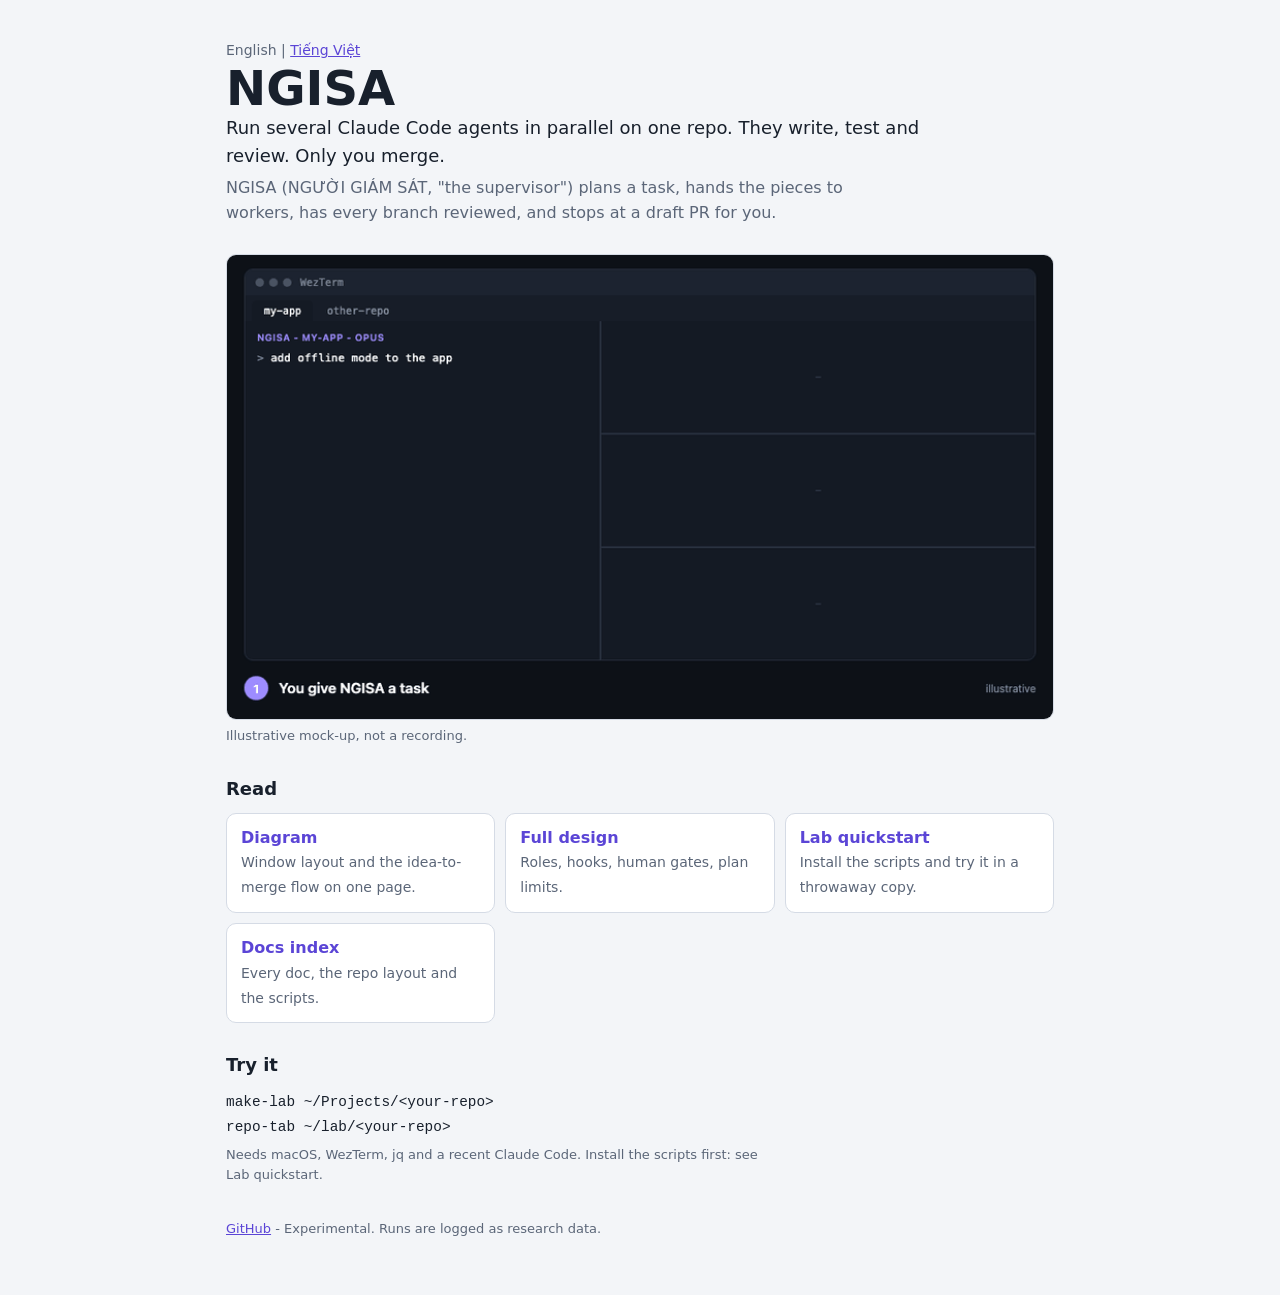
==== docs/index.html @ 091ce6b5 "docs: add GitHub Pages index in English and Vietnamese The Pages root had no index.html and returned" ====
<!doctype html>
<html lang="en">
<head>
<meta charset="utf-8">
<meta name="viewport" content="width=device-width,initial-scale=1">
<title>NGISA</title>
<meta name="description" content="Run several Claude Code agents in parallel on one repo. They write, test and review. Only you merge.">
<style>
:root{--bg:#f3f5f8;--surface:#fff;--fg:#18202c;--muted:#5b6678;--line:#d5dbe5;--gate:#5b45d6}
@media (prefers-color-scheme:dark){:root{--bg:#10141b;--surface:#19202b;--fg:#e6ebf2;--muted:#9aa5b6;--line:#2a3140;--gate:#9d8cff}}
*{box-sizing:border-box}
body{margin:0;background:var(--bg);color:var(--fg);font:16px/1.55 -apple-system,BlinkMacSystemFont,"Segoe UI",system-ui,sans-serif}
main{max-width:860px;margin:0 auto;padding:40px 16px 56px;display:flex;flex-direction:column;gap:28px}
h1{margin:0;font-size:clamp(32px,6vw,48px);line-height:1.1}
h2{margin:0 0 10px;font-size:18px}
p{margin:0;max-width:65ch}
.lang{font-size:14px;color:var(--muted)}
a{color:var(--gate)}
.lead{font-size:18px}
.sub{color:var(--muted);margin-top:6px}
img{width:100%;height:auto;border:1px solid var(--line);border-radius:10px;display:block}
.note{font-size:13px;color:var(--muted);margin-top:6px}
.cards{display:grid;grid-template-columns:repeat(auto-fit,minmax(250px,1fr));gap:10px}
.cards a{display:block;background:var(--surface);border:1px solid var(--line);border-radius:10px;padding:12px 14px;text-decoration:none;color:var(--fg)}
.cards b{display:block;color:var(--gate)}
.cards span{font-size:14px;color:var(--muted)}
code{font:.9em Menlo,ui-monospace,monospace}
</style>
</head>
<body>
<main>
<header>
<div class="lang">English | <a href="index.vi.html">Tiếng Việt</a></div>
<h1>NGISA</h1>
<p class="lead">Run several Claude Code agents in parallel on one repo. They write, test and review. Only you merge.</p>
<p class="sub">NGISA (NGƯỜI GIÁM SÁT, "the supervisor") plans a task, hands the pieces to workers, has every branch reviewed, and stops at a draft PR for you.</p>
</header>
<section>
<img src="assets/ngisa-demo.gif" alt="NGISA plans a task, two workers build it in their own worktrees, a reviewer approves, you merge">
<p class="note">Illustrative mock-up, not a recording.</p>
</section>
<section>
<h2>Read</h2>
<div class="cards">
<a href="diagrams/ngisa-and-agent-wall.html"><b>Diagram</b><span>Window layout and the idea-to-merge flow on one page.</span></a>
<a href="https://github.com/Khoa2001/ngisa/blob/main/docs/orchestration/one-terminal-orchestrator.md"><b>Full design</b><span>Roles, hooks, human gates, plan limits.</span></a>
<a href="https://github.com/Khoa2001/ngisa/blob/main/docs/orchestration/lab-quickstart.md"><b>Lab quickstart</b><span>Install the scripts and try it in a throwaway copy.</span></a>
<a href="https://github.com/Khoa2001/ngisa/blob/main/docs/README.md"><b>Docs index</b><span>Every doc, the repo layout and the scripts.</span></a>
</div>
</section>
<section>
<h2>Try it</h2>
<p><code>make-lab ~/Projects/&lt;your-repo&gt;</code><br><code>repo-tab ~/lab/&lt;your-repo&gt;</code></p>
<p class="note">Needs macOS, WezTerm, jq and a recent Claude Code. Install the scripts first: see Lab quickstart.</p>
</section>
<p class="note"><a href="https://github.com/Khoa2001/ngisa">GitHub</a> - Experimental. Runs are logged as research data.</p>
</main>
</body>
</html>
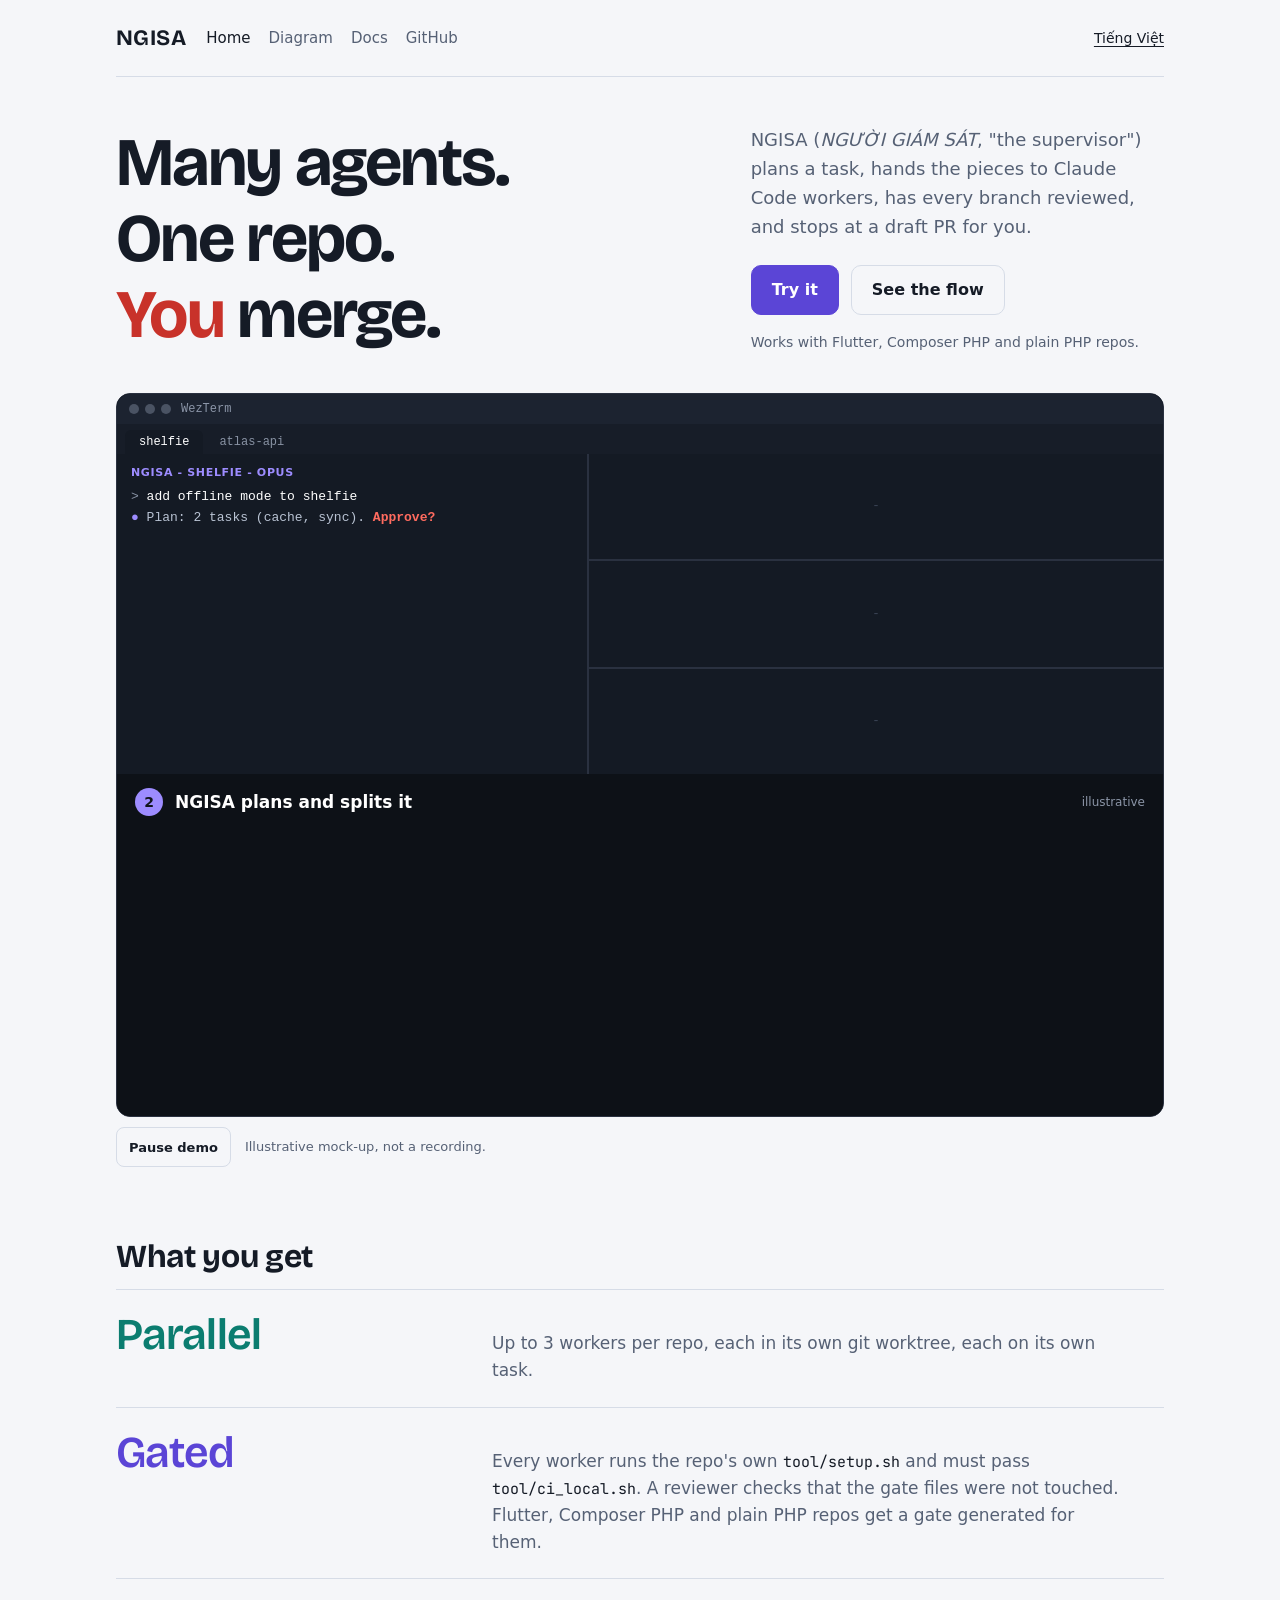
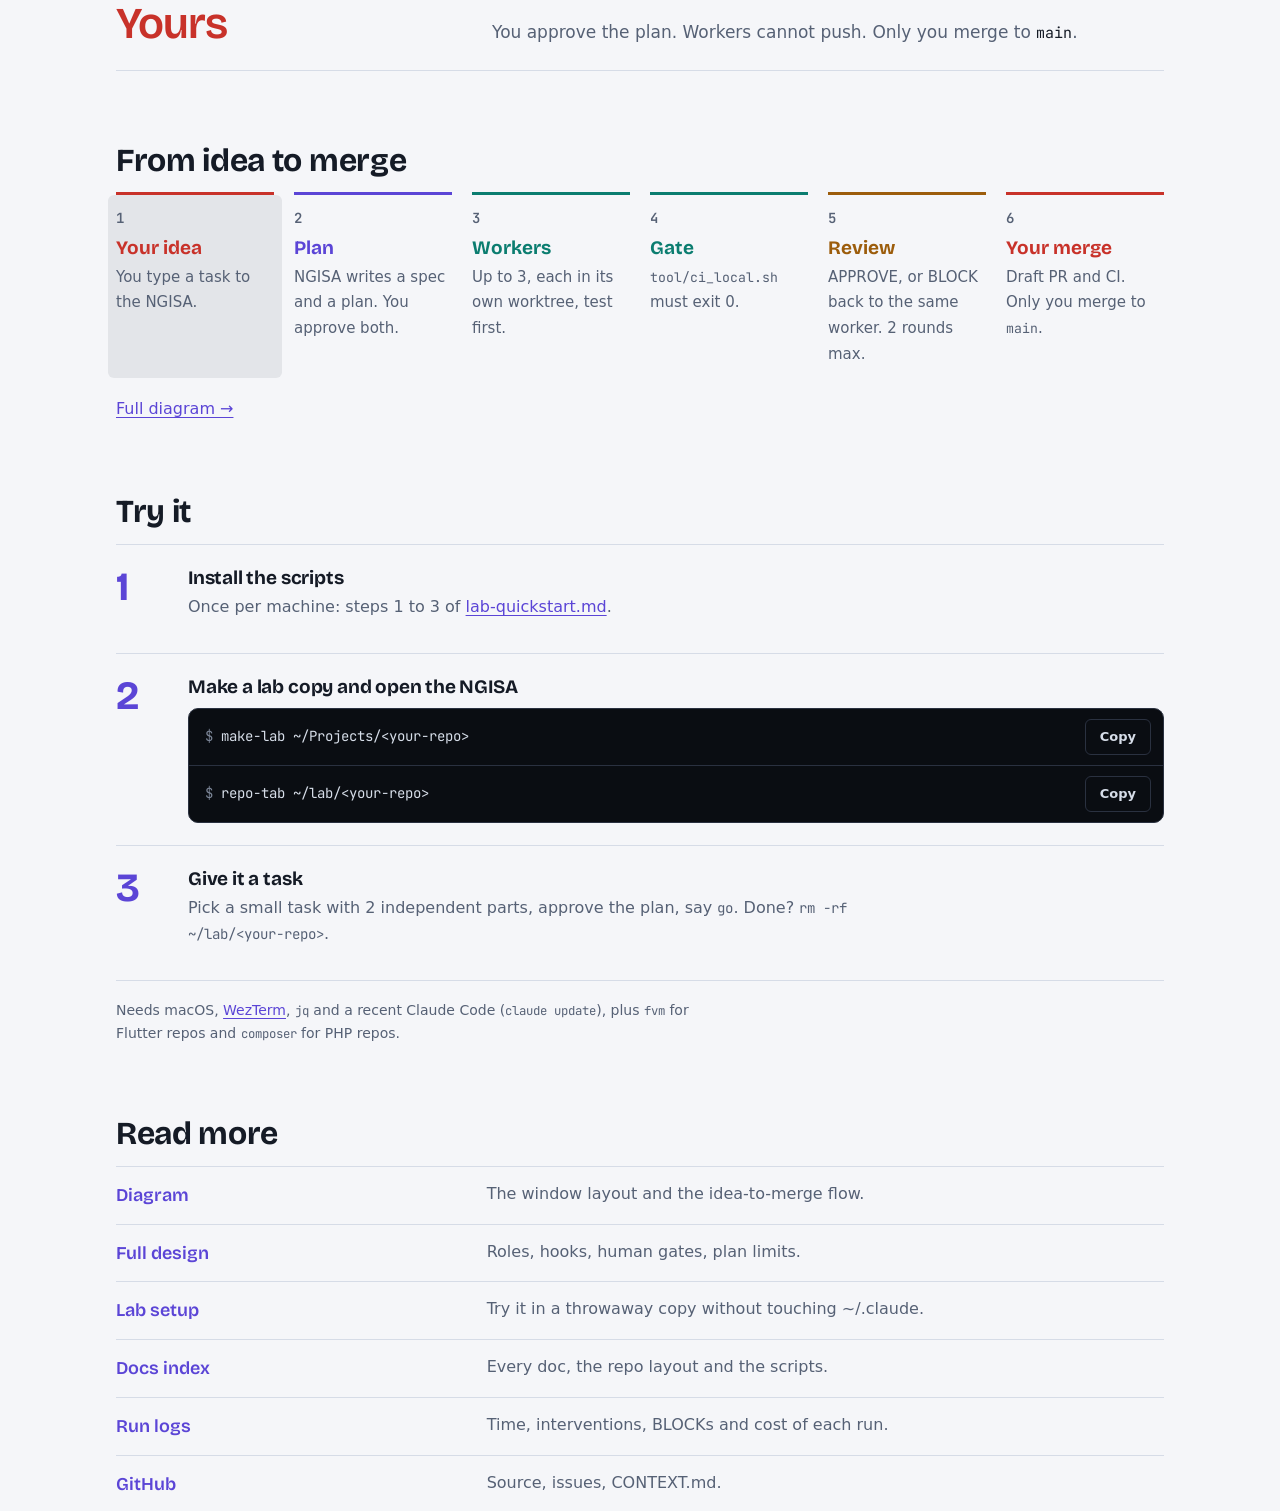
==== commit 97007d7e: "feat(docs): redesign Pages index and diagram pages Product-landing index with a live demo, ruled lis" ====
--- a/docs/index.html
+++ b/docs/index.html
@@ -3,57 +3,144 @@
 <head>
 <meta charset="utf-8">
 <meta name="viewport" content="width=device-width,initial-scale=1">
-<title>NGISA</title>
+<title>NGISA - parallel Claude Code agents</title>
 <meta name="description" content="Run several Claude Code agents in parallel on one repo. They write, test and review. Only you merge.">
+<link rel="preconnect" href="https://fonts.googleapis.com"><link rel="preconnect" href="https://fonts.gstatic.com" crossorigin><link rel="stylesheet" href="https://fonts.googleapis.com/css2?family=Bricolage+Grotesque:opsz,wght@12..96,600;12..96,700&family=JetBrains+Mono:wght@400;600&display=swap">
+<link rel="canonical" href="https://khoa2001.github.io/ngisa/index.html"><link rel="alternate" hreflang="en" href="https://khoa2001.github.io/ngisa/index.html"><link rel="alternate" hreflang="vi" href="https://khoa2001.github.io/ngisa/index.vi.html"><link rel="alternate" hreflang="x-default" href="https://khoa2001.github.io/ngisa/index.html">
+<link rel="stylesheet" href="assets/site.css">
+<noscript><style>.demo iframe,#demo-toggle{display:none}</style></noscript>
 <style>
-:root{--bg:#f3f5f8;--surface:#fff;--fg:#18202c;--muted:#5b6678;--line:#d5dbe5;--gate:#5b45d6}
-@media (prefers-color-scheme:dark){:root{--bg:#10141b;--surface:#19202b;--fg:#e6ebf2;--muted:#9aa5b6;--line:#2a3140;--gate:#9d8cff}}
-*{box-sizing:border-box}
-body{margin:0;background:var(--bg);color:var(--fg);font:16px/1.55 -apple-system,BlinkMacSystemFont,"Segoe UI",system-ui,sans-serif}
-main{max-width:860px;margin:0 auto;padding:40px 16px 56px;display:flex;flex-direction:column;gap:28px}
-h1{margin:0;font-size:clamp(32px,6vw,48px);line-height:1.1}
-h2{margin:0 0 10px;font-size:18px}
-p{margin:0;max-width:65ch}
-.lang{font-size:14px;color:var(--muted)}
-a{color:var(--gate)}
-.lead{font-size:18px}
-.sub{color:var(--muted);margin-top:6px}
-img{width:100%;height:auto;border:1px solid var(--line);border-radius:10px;display:block}
-.note{font-size:13px;color:var(--muted);margin-top:6px}
-.cards{display:grid;grid-template-columns:repeat(auto-fit,minmax(250px,1fr));gap:10px}
-.cards a{display:block;background:var(--surface);border:1px solid var(--line);border-radius:10px;padding:12px 14px;text-decoration:none;color:var(--fg)}
-.cards b{display:block;color:var(--gate)}
-.cards span{font-size:14px;color:var(--muted)}
-code{font:.9em Menlo,ui-monospace,monospace}
+.hero{display:grid;gap:40px}
+.hero-text{display:grid;gap:20px 56px;align-items:end}
+@media (min-width:960px){.hero-text{grid-template-columns:minmax(0,7fr) minmax(0,5fr)}}
+.hero h1{font-size:clamp(40px,5.4vw,68px);letter-spacing:-.025em}
+.hero h1 span{display:inline-block}
+.hero h1 .hy{color:var(--human)}
+.hero .sub{font-size:18px;color:var(--muted);max-width:46ch}
+.cta{display:flex;gap:12px;flex-wrap:wrap;margin-top:24px}
+.hero .stacks{margin-top:16px;font-size:14px;color:var(--muted)}
+.demo-wrap{min-width:0}
+.demo{border-radius:14px;overflow:hidden;border:1px solid var(--termline);background:#0d1117;color:#d6dde8}
+.demo iframe{display:block;width:100%;height:440px;border:0}
+@media (max-width:640px){.demo iframe{height:680px}}
+.demo img{display:block;width:100%;height:auto}
+.demo-ctl{display:flex;flex-wrap:wrap;align-items:center;gap:8px 14px;margin-top:10px;font-size:13px;color:var(--muted)}
+.demo-ctl button{min-height:40px;white-space:nowrap;font:600 13px var(--body);color:var(--fg);background:transparent;border:1px solid var(--line);border-radius:8px;padding:5px 12px;cursor:pointer}
+.demo-ctl button:hover{border-color:var(--muted)}
+.promises{list-style:none;margin:0;padding:0}
+.promises li{display:grid;grid-template-columns:minmax(0,1fr) minmax(0,2fr);gap:8px 40px;align-items:baseline;padding:22px 0;border-top:1px solid var(--line)}
+.promises li:last-child{border-bottom:1px solid var(--line)}
+.promises b{font:600 clamp(28px,4vw,44px)/1.05 var(--display);letter-spacing:-.02em}
+.promises .w1{color:var(--agent)}.promises .w2{color:var(--gate)}.promises .w3{color:var(--human)}
+.promises span{color:var(--muted);font-size:17px;max-width:58ch}
+.promises code{color:var(--fg)}
+@media (max-width:640px){.promises li{grid-template-columns:minmax(0,1fr)}}
+.flow{list-style:none;margin:0 0 18px;padding:0;display:grid;gap:0;counter-reset:f}
+.flow li{counter-increment:f;display:grid;grid-template-columns:34px 1fr;gap:0 10px;padding:12px 0;position:relative;isolation:isolate;border-top:1px solid var(--line)}
+.flow li::before{content:counter(f);font:600 14px var(--mono);color:var(--muted);padding-top:2px}
+.flow div{min-width:0}
+.flow li::after{content:"";position:absolute;inset:0 -8px;z-index:-1;border-radius:6px;background:color-mix(in srgb,var(--fg) 8%,transparent);opacity:0;transition:opacity .3s}
+.flow li.on::after{opacity:1}
+.flow b{display:block;font-family:var(--display);font-size:19px}
+.flow span{color:var(--muted);font-size:15px}
+.flow li[data-o=gate] b{color:var(--gate)}.flow li[data-o=agent] b{color:var(--agent)}
+.flow li[data-o=review] b{color:var(--review)}.flow li[data-o=human] b{color:var(--human)}
+@media (min-width:900px){
+ .flow{grid-template-columns:repeat(6,minmax(0,1fr));gap:0 20px;border-top:0}
+ .flow li{display:block;border-top:3px solid var(--line);padding-top:14px;position:relative}
+ .flow li[data-o=gate]{border-top-color:var(--gate)}.flow li[data-o=agent]{border-top-color:var(--agent)}
+ .flow li[data-o=review]{border-top-color:var(--review)}.flow li[data-o=human]{border-top-color:var(--human)}
+ .flow li::before{display:block;margin-bottom:6px;padding:0}
+}
+.steps{list-style:none;margin:0;padding:0;counter-reset:s}
+.steps>li{counter-increment:s;display:grid;grid-template-columns:minmax(40px,64px) minmax(0,1fr);gap:0 8px;padding:22px 0;border-top:1px solid var(--line)}
+.steps>li:last-child{border-bottom:1px solid var(--line)}
+.steps>li::before{content:counter(s);font:700 40px/1 var(--display);color:var(--gate)}
+.steps h3{margin-bottom:6px}
+.steps p{color:var(--muted);margin-bottom:12px}.steps .term{margin-top:10px}
+.prereq{margin-top:18px;font-size:14px;color:var(--muted)}
+.more{list-style:none;margin:0;padding:0}
+.more li{display:grid;grid-template-columns:minmax(0,1fr) minmax(0,2fr);gap:4px 32px;padding:14px 0;border-top:1px solid var(--line)}
+.more li:last-child{border-bottom:1px solid var(--line)}
+.more a{font-size:18px;text-decoration:none}.more a:hover b{text-decoration:underline}
+.more b{font-family:var(--display);font-weight:600}
+.more span{color:var(--muted)}
+@media (max-width:640px){.more li{grid-template-columns:minmax(0,1fr)}}
+details{border-top:1px solid var(--line);border-bottom:1px solid var(--line);padding:14px 0}
+summary{cursor:pointer;font:600 18px var(--display)}
+details ul{margin:12px 0 0;padding-left:20px;color:var(--muted);max-width:70ch}details li{margin-bottom:8px}
 </style>
 </head>
 <body>
-<main>
-<header>
-<div class="lang">English | <a href="index.vi.html">Tiếng Việt</a></div>
-<h1>NGISA</h1>
-<p class="lead">Run several Claude Code agents in parallel on one repo. They write, test and review. Only you merge.</p>
-<p class="sub">NGISA (NGƯỜI GIÁM SÁT, "the supervisor") plans a task, hands the pieces to workers, has every branch reviewed, and stops at a draft PR for you.</p>
-</header>
-<section>
-<img src="assets/ngisa-demo.gif" alt="NGISA plans a task, two workers build it in their own worktrees, a reviewer approves, you merge">
-<p class="note">Illustrative mock-up, not a recording.</p>
-</section>
-<section>
-<h2>Read</h2>
-<div class="cards">
-<a href="diagrams/ngisa-and-agent-wall.html"><b>Diagram</b><span>Window layout and the idea-to-merge flow on one page.</span></a>
-<a href="https://github.com/Khoa2001/ngisa/blob/main/docs/orchestration/one-terminal-orchestrator.md"><b>Full design</b><span>Roles, hooks, human gates, plan limits.</span></a>
-<a href="https://github.com/Khoa2001/ngisa/blob/main/docs/orchestration/lab-quickstart.md"><b>Lab quickstart</b><span>Install the scripts and try it in a throwaway copy.</span></a>
-<a href="https://github.com/Khoa2001/ngisa/blob/main/docs/README.md"><b>Docs index</b><span>Every doc, the repo layout and the scripts.</span></a>
+<a class="skip" href="#main">Skip to content</a>
+<div class="wrap"><header class="top">
+<a class="brand" href="index.html">NGISA</a>
+<nav aria-label="Main"><a href="index.html" aria-current="page">Home</a><a href="diagrams/ngisa-and-agent-wall.html">Diagram</a><a href="https://github.com/Khoa2001/ngisa/blob/main/docs/README.md">Docs</a><a href="https://github.com/Khoa2001/ngisa">GitHub</a></nav>
+<div class="lang"><a href="index.vi.html" hreflang="vi">Tiếng Việt</a></div>
+</header></div>
+<div class="wrap"><main id="main">
+
+<section class="hero" aria-labelledby="h1">
+<div class="hero-text">
+<h1 id="h1"><span>Many agents.</span> <span>One repo.</span> <span><b class="hy">You</b> merge.</span></h1>
+<div>
+<p class="sub">NGISA (<i>NGƯỜI GIÁM SÁT</i>, "the supervisor") plans a task, hands the pieces to Claude Code workers, has every branch reviewed, and stops at a draft PR for you.</p>
+<div class="cta"><a class="btn primary" href="#try">Try it</a><a class="btn" href="diagrams/ngisa-and-agent-wall.html">See the flow</a></div>
+<p class="stacks">Works with Flutter, Composer PHP and plain PHP repos.</p>
+</div>
+</div>
+<div class="demo-wrap">
+<div class="demo" id="demo"><iframe id="demo-frame" src="diagrams/ngisa-demo.html?embed=1&amp;lang=en" title="NGISA demo: a task is planned, built by two workers, reviewed and left for you to merge" loading="eager" tabindex="-1"></iframe><noscript><img src="assets/ngisa-demo.gif" alt="NGISA demo: a task is planned, built by two workers, reviewed and left for you to merge"></noscript></div>
+<div class="demo-ctl"><button type="button" id="demo-toggle" data-pause="Pause demo" data-play="Play demo">Pause demo</button><span>Illustrative mock-up, not a recording.</span></div>
 </div>
 </section>
-<section>
-<h2>Try it</h2>
-<p><code>make-lab ~/Projects/&lt;your-repo&gt;</code><br><code>repo-tab ~/lab/&lt;your-repo&gt;</code></p>
-<p class="note">Needs macOS, WezTerm, jq and a recent Claude Code. Install the scripts first: see Lab quickstart.</p>
-</section>
-<p class="note"><a href="https://github.com/Khoa2001/ngisa">GitHub</a> - Experimental. Runs are logged as research data.</p>
-</main>
+
+<section aria-labelledby="get"><h2 id="get">What you get</h2>
+<ul class="promises"><li><b class="w1">Parallel</b><span>Up to 3 workers per repo, each in its own git worktree, each on its own task.</span></li><li><b class="w2">Gated</b><span>Every worker runs the repo's own <code>tool/setup.sh</code> and must pass <code>tool/ci_local.sh</code>. A reviewer checks that the gate files were not touched. Flutter, Composer PHP and plain PHP repos get a gate generated for them.</span></li><li><b class="w3">Yours</b><span>You approve the plan. Workers cannot push. Only you merge to <code>main</code>.</span></li></ul></section>
+
+<section aria-labelledby="flow"><h2 id="flow">From idea to merge</h2>
+<ol class="flow"><li data-o="human"><div><b>Your idea</b><span>You type a task to the NGISA.</span></div></li><li data-o="gate"><div><b>Plan</b><span>NGISA writes a spec and a plan. You approve both.</span></div></li><li data-o="agent"><div><b>Workers</b><span>Up to 3, each in its own worktree, test first.</span></div></li><li data-o="agent"><div><b>Gate</b><span><code>tool/ci_local.sh</code> must exit 0.</span></div></li><li data-o="review"><div><b>Review</b><span>APPROVE, or BLOCK back to the same worker. 2 rounds max.</span></div></li><li data-o="human"><div><b>Your merge</b><span>Draft PR and CI. Only you merge to <code>main</code>.</span></div></li></ol>
+<a href="diagrams/ngisa-and-agent-wall.html">Full diagram &rarr;</a></section>
+
+<section id="try" aria-labelledby="tryh"><h2 id="tryh">Try it</h2>
+<span class="sr" id="copy-status" role="status" aria-live="polite"></span>
+<ol class="steps">
+<li><div><h3>Install the scripts</h3><p>Once per machine: steps 1 to 3 of <a href="https://github.com/Khoa2001/ngisa/blob/main/docs/orchestration/lab-quickstart.md">lab-quickstart.md</a>.</p></div></li>
+<li><div><h3>Make a lab copy and open the NGISA</h3><div class="term"><div class="row"><code>make-lab ~/Projects/&lt;your-repo&gt;</code><button class="copy" type="button" data-copy="make-lab ~/Projects/&lt;your-repo&gt;" data-done="Copied" data-manual="Copy failed. The command is selected: press Ctrl+C." aria-label="Copy: make-lab">Copy</button></div><div class="row"><code>repo-tab ~/lab/&lt;your-repo&gt;</code><button class="copy" type="button" data-copy="repo-tab ~/lab/&lt;your-repo&gt;" data-done="Copied" data-manual="Copy failed. The command is selected: press Ctrl+C." aria-label="Copy: repo-tab">Copy</button></div></div></div></li>
+<li><div><h3>Give it a task</h3><p>Pick a small task with 2 independent parts, approve the plan, say <code>go</code>. Done? <code>rm -rf ~/lab/&lt;your-repo&gt;</code>.</p></div></li>
+</ol>
+<p class="prereq">Needs macOS, <a href="https://wezterm.org">WezTerm</a>, <code>jq</code> and a recent Claude Code (<code>claude update</code>), plus <code>fvm</code> for Flutter repos and <code>composer</code> for PHP repos.</p></section>
+
+<section aria-labelledby="more"><h2 id="more">Read more</h2>
+<ul class="more"><li><a href="diagrams/ngisa-and-agent-wall.html"><b>Diagram</b></a><span>The window layout and the idea-to-merge flow.</span></li><li><a href="https://github.com/Khoa2001/ngisa/blob/main/docs/orchestration/one-terminal-orchestrator.md"><b>Full design</b></a><span>Roles, hooks, human gates, plan limits.</span></li><li><a href="https://github.com/Khoa2001/ngisa/blob/main/docs/orchestration/lab-setup.md"><b>Lab setup</b></a><span>Try it in a throwaway copy without touching ~/.claude.</span></li><li><a href="https://github.com/Khoa2001/ngisa/blob/main/docs/README.md"><b>Docs index</b></a><span>Every doc, the repo layout and the scripts.</span></li><li><a href="https://github.com/Khoa2001/ngisa/blob/main/docs/runs/"><b>Run logs</b></a><span>Time, interventions, BLOCKs and cost of each run.</span></li><li><a href="https://github.com/Khoa2001/ngisa"><b>GitHub</b></a><span>Source, issues, CONTEXT.md.</span></li></ul></section>
+
+<details><summary>Safety</summary><ul><li>The lab clone's push URL is <code>DISABLED</code>, and <code>git push</code>, <code>pub publish</code>, <code>fastlane</code> and <code>firebase deploy</code> are denied. The one way out is <code>agent-pr</code>, which refuses <code>main</code>, <code>master</code>, the base branch, <code>worktree-*</code> names and dirty trees, and which Claude asks you to approve on every call.</li><li>Nothing here touches <code>~/.claude</code> or your real repo.</li><li>Do not run the NGISA or workers in bypass-permissions mode: agent reports to the NGISA then get held for approval. Use auto mode.</li><li>Max 3 agents per tab. All agents share one usage quota.</li></ul></details>
+
+</main></div>
+<div class="wrap"><footer class="foot"><p>Experimental. Every run is logged under <code>docs/runs/</code> as research data.</p><p><a href="https://github.com/Khoa2001/ngisa">GitHub</a></p></footer></div>
+<script>
+document.querySelectorAll("[data-copy]").forEach(function(b){
+  var label=b.textContent;
+  b.addEventListener("click",function(){
+    var t=b.getAttribute("data-copy");
+    var st=document.getElementById("copy-status");
+    function done(){b.textContent=b.getAttribute("data-done");if(st)st.textContent=b.getAttribute("data-done");setTimeout(function(){b.textContent=label;if(st)st.textContent=""},1600)}
+    function fallback(){var a=document.createElement("textarea");a.value=t;a.setAttribute("readonly","");a.style.position="fixed";a.style.opacity="0";document.body.appendChild(a);a.select();var ok=false;try{ok=document.execCommand("copy")}catch(e){}a.remove();if(ok){done()}else{var c=b.parentNode.querySelector("code"),r=document.createRange();r.selectNodeContents(c);var g=window.getSelection();g.removeAllRanges();g.addRange(r);b.textContent="Ctrl+C";if(st)st.textContent=b.getAttribute("data-manual");setTimeout(function(){b.textContent=label;if(st)st.textContent=""},4000)}}
+    if(navigator.clipboard&&navigator.clipboard.writeText){navigator.clipboard.writeText(t).then(done,fallback)}else{fallback()}
+  });
+});
+var f=document.getElementById("demo-frame"),box=document.getElementById("demo"),btn=document.getElementById("demo-toggle");
+if(f&&box){
+  var flow=document.querySelectorAll(".flow li"),MAP=[0,1,1,2,3,4,4,4,5];
+  function mark(step){flow.forEach(function(li,i){li.classList.toggle("on",playing&&MAP[step]===i)})}
+  addEventListener("message",function(e){var m=e.data;if(!m||e.source!==f.contentWindow)return;
+    if(m.type==="ngisa-demo-size"){f.style.height=Math.ceil(m.h)+"px"}
+    else if(m.type==="ngisa-demo-step"){mark(m.step)}});
+  var playing=!matchMedia("(prefers-reduced-motion: reduce)").matches;
+  function label(){btn.textContent=playing?btn.getAttribute("data-pause"):btn.getAttribute("data-play");}
+  label();
+  btn.addEventListener("click",function(){playing=!playing;if(!playing){mark(-1)};f.contentWindow.postMessage({type:"ngisa-demo",action:playing?"play":"pause"},"*");label()});
+}
+</script>
 </body>
 </html>
--- a/docs/assets/site.css
+++ b/docs/assets/site.css
@@ -0,0 +1,126 @@
+/* Shared look for the NGISA pages on GitHub Pages: index and the diagram pages.
+   Dark is the base (it comes from the terminal the product lives in); light follows the system. */
+:root{
+  color-scheme:dark;
+  --bg:#0b0f16; --surface:#121926; --lane:#0f1520; --line:#243044; --fg:#e8edf5; --muted:#98a4b8;
+  --gate:#a595ff; --agent:#3cc4b2; --review:#e7a447; --human:#ff6b5f; --ok:#4cc68a; --warn:#e7b93e;
+  --on-gate:#0b0f16; --term:#0a0d12; --termfg:#d6dde8; --termline:#2a3140;
+  --display:"Bricolage Grotesque","Segoe UI",system-ui,sans-serif;
+  --body:-apple-system,BlinkMacSystemFont,"Segoe UI",Roboto,system-ui,sans-serif;
+  --mono:"JetBrains Mono",ui-monospace,Menlo,Consolas,monospace;
+}
+@media (prefers-color-scheme:light){:root{
+  color-scheme:light;
+  --bg:#f5f6f9; --surface:#ffffff; --lane:#eceff5; --line:#d6dce7; --fg:#151b26; --muted:#566175;
+  --gate:#5b45d6; --agent:#0b7d70; --review:#9c5d0c; --human:#c8322a; --ok:#1f7f50; --warn:#8a6508;
+  --on-gate:#ffffff;
+}}
+*{box-sizing:border-box}
+html{scrollbar-color:var(--line) var(--bg);scroll-behavior:smooth}
+@media (prefers-reduced-motion:reduce){html{scroll-behavior:auto}}
+::-webkit-scrollbar{width:12px;height:12px}
+::-webkit-scrollbar-track{background:var(--bg)}
+::-webkit-scrollbar-thumb{background:var(--line);border-radius:8px;border:3px solid var(--bg)}
+::selection{background:color-mix(in srgb,var(--gate) 45%,transparent);color:var(--fg)}
+body{margin:0;background:var(--bg);color:var(--fg);font:16px/1.6 var(--body);-webkit-font-smoothing:antialiased;font-variant-numeric:tabular-nums}
+a{color:var(--gate);text-underline-offset:.2em;text-decoration-thickness:1px}
+a:hover{text-decoration-thickness:2px}
+:focus-visible{outline:2px solid var(--gate);outline-offset:3px;border-radius:4px}
+code,.mono{font-family:var(--mono);font-size:.88em}
+h1,h2,h3{font-family:var(--display);margin:0;line-height:1.12;text-wrap:balance;letter-spacing:-.01em}
+h2{font-size:clamp(24px,3.4vw,32px);margin-bottom:14px}
+h3{font-size:19px}
+p{margin:0;max-width:65ch}
+.skip{position:absolute;left:-999px;top:8px;background:var(--gate);color:var(--on-gate);padding:8px 14px;border-radius:8px;z-index:10}
+.skip:focus{left:16px}
+
+/* Header and footer */
+.wrap{max-width:1080px;margin:0 auto;padding:0 max(16px,env(safe-area-inset-left)) 0 max(16px,env(safe-area-inset-left))}
+.narrow{max-width:900px}
+.top{display:flex;align-items:center;gap:20px;flex-wrap:wrap;padding-block:18px;border-bottom:1px solid var(--line)}
+.brand{font:700 22px/1 var(--display);color:var(--fg);text-decoration:none;letter-spacing:.02em}
+.top nav{display:flex;gap:18px;flex-wrap:wrap;font-size:15px}
+.top nav a{color:var(--muted);text-decoration:none;display:inline-flex;align-items:center;min-height:40px}
+.top nav a:hover,.top nav a[aria-current]{color:var(--fg)}
+.lang{margin-left:auto;font-size:14px;color:var(--muted)}
+.lang a{display:inline-flex;align-items:center;min-height:40px}
+@media (max-width:640px){.top{gap:0 16px}.brand{order:1}.lang{order:2}.top nav{order:3;width:100%;gap:4px 18px}}
+.sr{position:absolute;width:1px;height:1px;overflow:hidden;clip:rect(0 0 0 0);white-space:nowrap}
+.lang a{color:var(--fg)}
+main{display:flex;flex-direction:column;gap:72px;padding-block:48px 72px}
+.foot{border-top:1px solid var(--line);padding-block:24px 40px;font-size:14px;color:var(--muted);display:flex;gap:8px 24px;flex-wrap:wrap}
+.foot p{max-width:none}
+
+/* Buttons and terminal */
+.btn{display:inline-flex;align-items:center;gap:8px;padding:11px 20px;border-radius:10px;font-weight:600;text-decoration:none;border:1px solid var(--line);color:var(--fg);transition:background .2s,border-color .2s}
+.btn:hover{border-color:var(--muted)}
+.btn.primary{background:var(--gate);border-color:var(--gate);color:var(--on-gate)}
+.btn.primary:hover{background:color-mix(in srgb,var(--gate) 88%,var(--fg))}
+.term{background:var(--term);color:var(--termfg);border:1px solid var(--termline);border-radius:10px;overflow:hidden}
+.term .row{display:flex;align-items:center;gap:12px;padding:10px 12px 10px 16px;font:14px/1.5 var(--mono);overflow-x:auto}
+.term .row+.row{border-top:1px solid var(--termline)}
+.term .row code{font-size:1em;white-space:pre-wrap;overflow-wrap:anywhere;min-width:0}
+.term .row code::before{content:"$ ";color:#7d8799;user-select:none}
+.copy{margin-left:auto;flex:none;font:600 13px var(--body);color:var(--termfg);background:transparent;border:1px solid var(--termline);border-radius:6px;padding:8px 14px;min-height:36px;cursor:pointer}
+@media (max-width:640px){.copy{min-height:40px}}
+.copy:hover{border-color:#7d8799}
+
+/* Window mock-up (diagram pages) */
+.win{background:var(--term);color:var(--termfg);border-radius:12px;overflow:hidden;border:1px solid var(--termline);display:flex;flex-direction:column;min-width:0}
+.bar{display:flex;align-items:center;gap:8px;padding:8px 12px;background:rgba(255,255,255,.06);font:12px var(--mono);color:#98a4b8}
+.dots{display:flex;gap:5px}.dots i{width:9px;height:9px;border-radius:50%;background:#4a5363;display:block}
+.tag{margin-left:auto;font:600 11px var(--body);letter-spacing:.06em;text-transform:uppercase;padding:2px 8px;border-radius:99px;background:#a595ff;color:#0b0f16}
+.tabs{display:flex;gap:2px;padding:6px 8px 0;background:rgba(255,255,255,.04);font:12px var(--mono);overflow-x:auto}
+.tabs span{padding:5px 12px;border-radius:6px 6px 0 0;color:#8892a3;white-space:nowrap}
+.tabs .on{background:var(--term);color:#fff}
+.repo{display:grid;grid-template-columns:minmax(0,45fr) minmax(0,55fr);gap:2px;background:var(--termline)}
+@media (max-width:640px){.repo{grid-template-columns:minmax(0,1fr)}}
+.chat{background:var(--term);padding:14px;font:12.5px/1.7 var(--mono);display:flex;flex-direction:column;gap:4px}
+.who{font:600 11px var(--body);letter-spacing:.06em;text-transform:uppercase;color:#a595ff;margin-bottom:4px}
+.you{color:#fff}.you::before{content:"> ";color:#7d8799}
+.cl{color:#b9c3d3}.cl::before{content:"\25CF  ";color:#a595ff}
+.hl{color:#ff6b5f;font-weight:700}
+.stack{display:grid;grid-template-rows:repeat(3,1fr);gap:2px}
+.pane{background:var(--term);padding:10px 12px;font:12px var(--mono);display:flex;flex-direction:column;gap:6px;min-width:0}
+.pane b{color:#fff;font-weight:600;overflow-wrap:anywhere}
+.pane small{color:#7d8799;overflow-wrap:anywhere}
+.st{align-self:flex-start;font:600 11px var(--body);padding:1px 8px;border-radius:99px;color:#10141b}
+.st.w{background:#3cc4b2}.st.n{background:#e7b93e}.st.d{background:#4cc68a}
+
+/* Ruled lists instead of card grids */
+.rules{list-style:none;margin:0;padding:0}
+.rules>li{display:grid;grid-template-columns:minmax(0,1fr) minmax(0,2fr);gap:8px 32px;padding:16px 0;border-top:1px solid var(--line)}
+.rules>li:last-child{border-bottom:1px solid var(--line)}
+.rules b{font-family:var(--display);font-weight:600;font-size:18px}
+.rules span{color:var(--muted);max-width:60ch}
+@media (max-width:640px){.rules>li{grid-template-columns:minmax(0,1fr)}}
+.rules.human b::before{content:"";display:inline-block;width:9px;height:9px;border-radius:50%;background:var(--human);margin-right:10px;vertical-align:1px}
+
+/* Flow (diagram pages) */
+.key{display:flex;flex-wrap:wrap;gap:8px 20px;font-size:14px;color:var(--muted);margin-bottom:14px}
+.key span{display:inline-flex;align-items:center;gap:8px}
+.sw{width:12px;height:12px;border-radius:3px;border:2px solid currentColor}
+.fig{background:var(--surface);border:1px solid var(--line);border-radius:14px;padding:14px}
+.fig svg{display:block;width:100%;height:auto}
+.fig-steps{display:none}
+@media (max-width:760px){.fig{padding:0;border:0;background:none}.fig svg{display:none}.fig-steps{display:block}}
+.fig-steps{list-style:none;margin:0;padding:0;counter-reset:s}
+.fig-steps li{counter-increment:s;display:grid;grid-template-columns:34px 1fr;gap:0 10px;padding:12px 0;border-top:1px solid var(--line)}
+.fig-steps li::before{content:counter(s);font:600 14px var(--mono);color:var(--muted);padding-top:2px}
+.fig-steps b{display:block}
+.fig-steps span{color:var(--muted);font-size:15px}
+.fig-steps li[data-o=gate] b{color:var(--gate)}.fig-steps li[data-o=agent] b{color:var(--agent)}
+.fig-steps li[data-o=review] b{color:var(--review)}.fig-steps li[data-o=human] b{color:var(--human)}
+svg text{font-family:var(--body);fill:var(--fg)}
+svg .h{font-family:var(--display);font-weight:700;font-size:15px;fill:var(--muted)}
+svg .t{font-size:14px;font-weight:600}
+svg .s{font-size:12px;fill:var(--muted)}
+svg .lab{font-size:12px;fill:var(--muted);font-style:italic}
+svg .lane{fill:var(--lane)}
+svg .box{fill:var(--surface);stroke-width:2}
+svg .g{stroke:var(--gate)} svg .ag{stroke:var(--agent)} svg .rv{stroke:var(--review)} svg .hu{stroke:var(--human)} svg .ci{stroke:var(--muted)}
+svg .hufill{fill:color-mix(in srgb,var(--human) 10%,var(--surface))}
+svg .arr{fill:none;stroke:var(--muted);stroke-width:1.6}
+svg .dash{stroke-dasharray:5 4}
+svg .ah{fill:var(--muted)}
+.note{font-size:14px;color:var(--muted)}
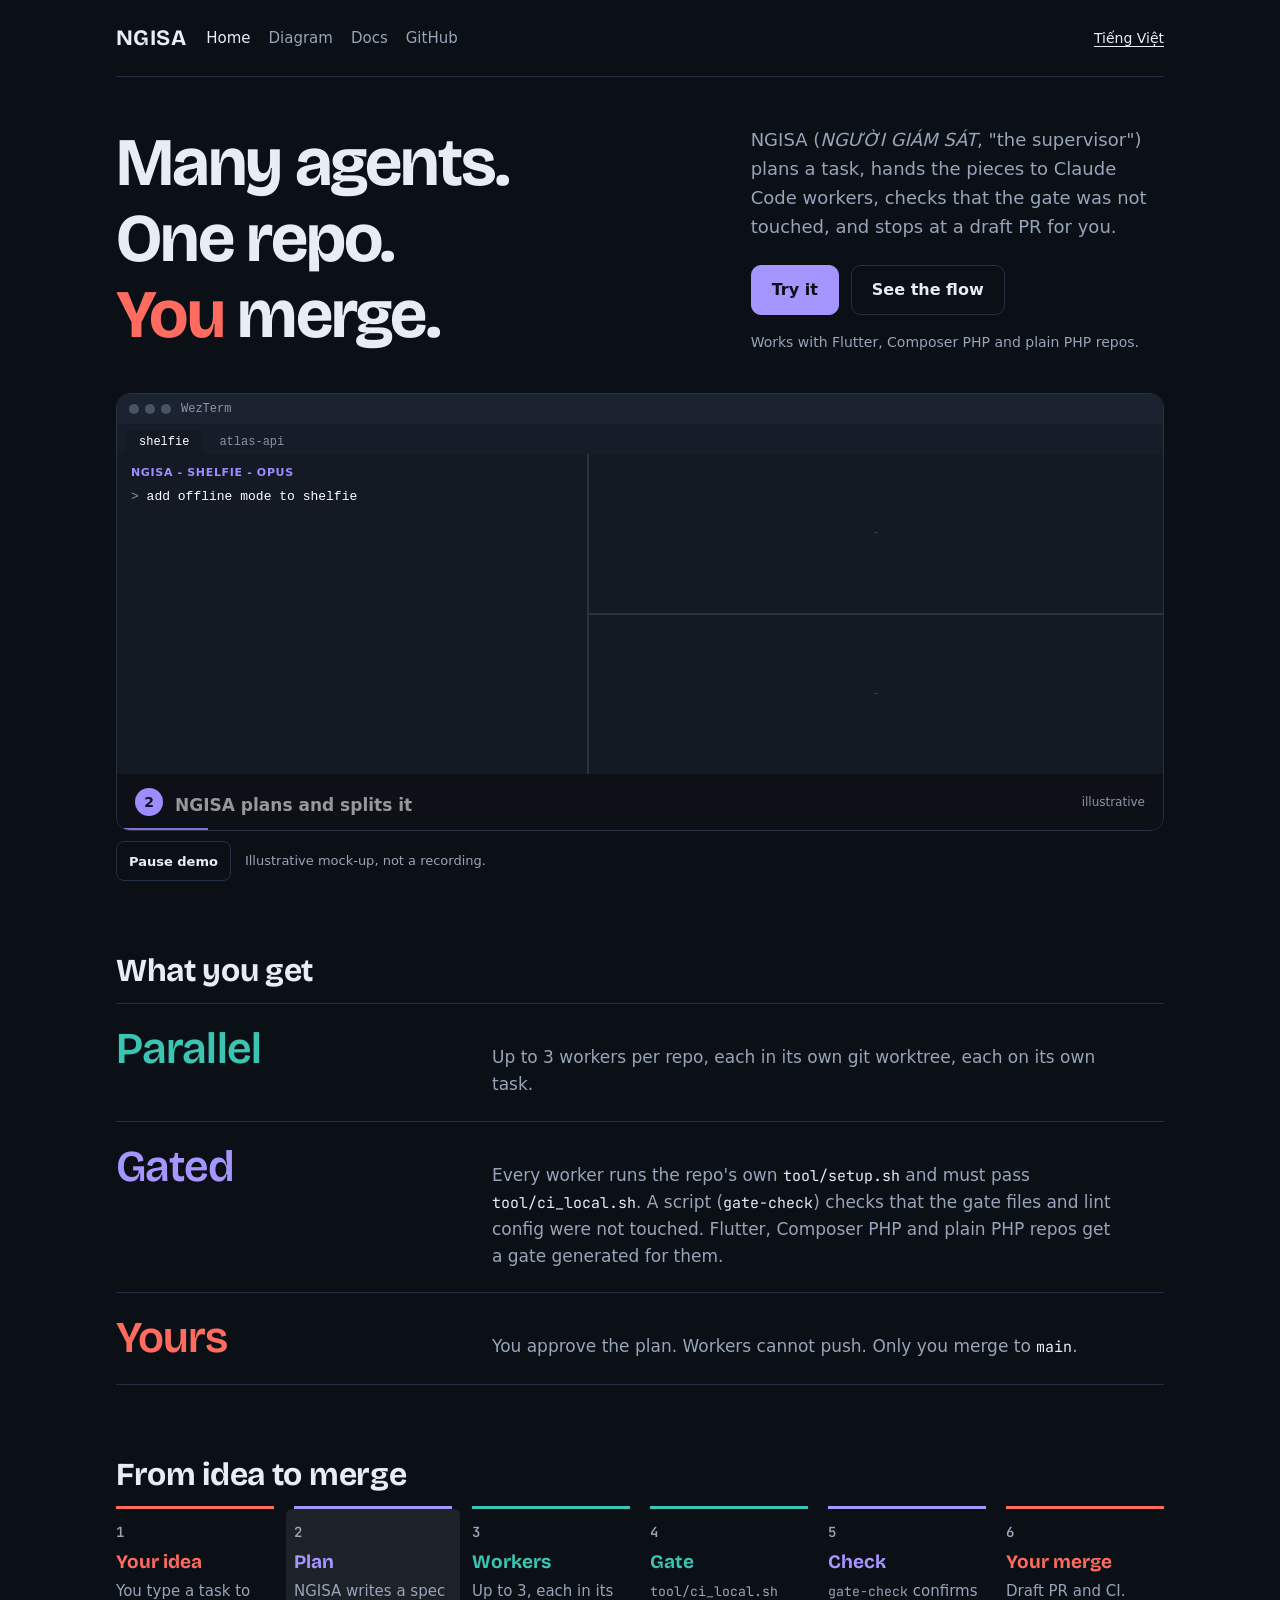
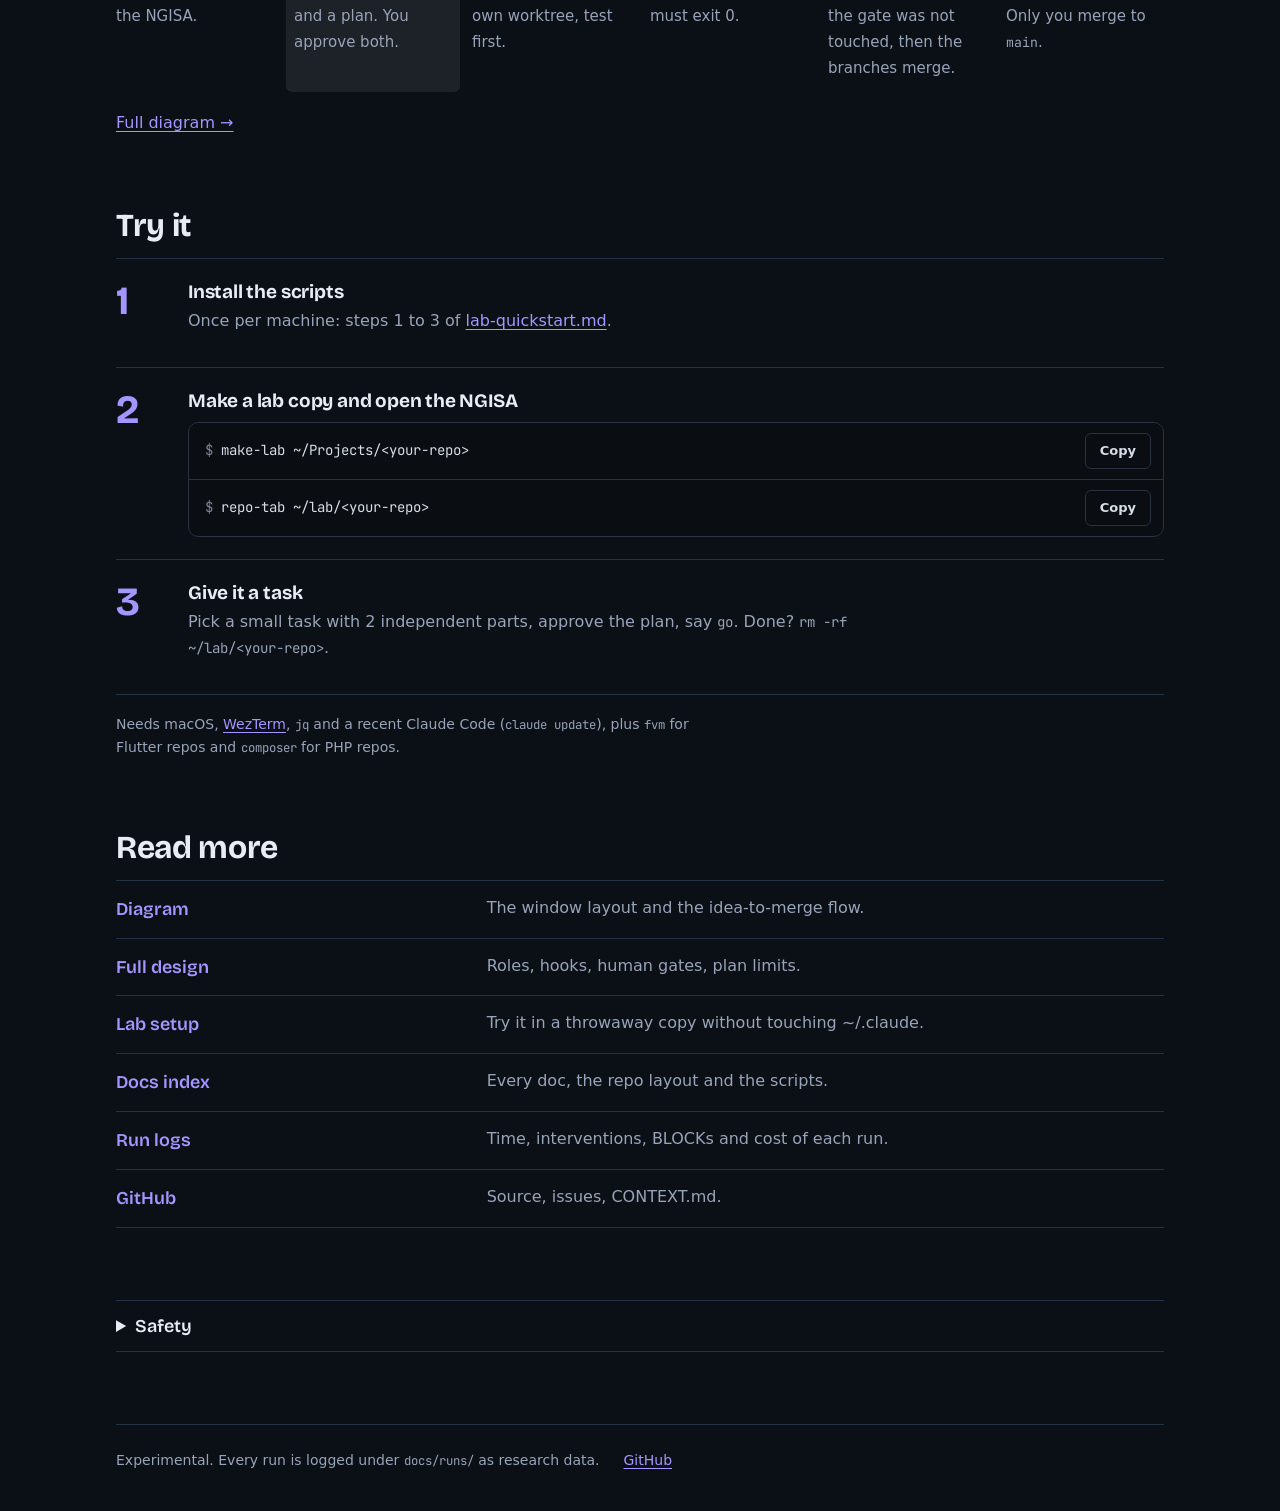
==== commit 4dcbd2c0: "docs(site): remove review step from diagrams and demo Co-Authored-By: Claude Sonnet 5.5 <noreply@ant" ====
--- a/docs/index.html
+++ b/docs/index.html
@@ -4,7 +4,7 @@
 <meta charset="utf-8">
 <meta name="viewport" content="width=device-width,initial-scale=1">
 <title>NGISA - parallel Claude Code agents</title>
-<meta name="description" content="Run several Claude Code agents in parallel on one repo. They write, test and review. Only you merge.">
+<meta name="description" content="Run several Claude Code agents in parallel on one repo. They write and test. You review and merge.">
 <link rel="preconnect" href="https://fonts.googleapis.com"><link rel="preconnect" href="https://fonts.gstatic.com" crossorigin><link rel="stylesheet" href="https://fonts.googleapis.com/css2?family=Bricolage+Grotesque:opsz,wght@12..96,600;12..96,700&family=JetBrains+Mono:wght@400;600&display=swap">
 <link rel="canonical" href="https://khoa2001.github.io/ngisa/index.html"><link rel="alternate" hreflang="en" href="https://khoa2001.github.io/ngisa/index.html"><link rel="alternate" hreflang="vi" href="https://khoa2001.github.io/ngisa/index.vi.html"><link rel="alternate" hreflang="x-default" href="https://khoa2001.github.io/ngisa/index.html">
 <link rel="stylesheet" href="assets/site.css">
@@ -44,12 +44,12 @@
 .flow b{display:block;font-family:var(--display);font-size:19px}
 .flow span{color:var(--muted);font-size:15px}
 .flow li[data-o=gate] b{color:var(--gate)}.flow li[data-o=agent] b{color:var(--agent)}
-.flow li[data-o=review] b{color:var(--review)}.flow li[data-o=human] b{color:var(--human)}
+.flow li[data-o=human] b{color:var(--human)}
 @media (min-width:900px){
  .flow{grid-template-columns:repeat(6,minmax(0,1fr));gap:0 20px;border-top:0}
  .flow li{display:block;border-top:3px solid var(--line);padding-top:14px;position:relative}
  .flow li[data-o=gate]{border-top-color:var(--gate)}.flow li[data-o=agent]{border-top-color:var(--agent)}
- .flow li[data-o=review]{border-top-color:var(--review)}.flow li[data-o=human]{border-top-color:var(--human)}
+.flow li[data-o=human]{border-top-color:var(--human)}
  .flow li::before{display:block;margin-bottom:6px;padding:0}
 }
 .steps{list-style:none;margin:0;padding:0;counter-reset:s}
@@ -84,22 +84,22 @@
 <div class="hero-text">
 <h1 id="h1"><span>Many agents.</span> <span>One repo.</span> <span><b class="hy">You</b> merge.</span></h1>
 <div>
-<p class="sub">NGISA (<i>NGƯỜI GIÁM SÁT</i>, "the supervisor") plans a task, hands the pieces to Claude Code workers, has every branch reviewed, and stops at a draft PR for you.</p>
+<p class="sub">NGISA (<i>NGƯỜI GIÁM SÁT</i>, "the supervisor") plans a task, hands the pieces to Claude Code workers, checks that the gate was not touched, and stops at a draft PR for you.</p>
 <div class="cta"><a class="btn primary" href="#try">Try it</a><a class="btn" href="diagrams/ngisa-and-agent-wall.html">See the flow</a></div>
 <p class="stacks">Works with Flutter, Composer PHP and plain PHP repos.</p>
 </div>
 </div>
 <div class="demo-wrap">
-<div class="demo" id="demo"><iframe id="demo-frame" src="diagrams/ngisa-demo.html?embed=1&amp;lang=en" title="NGISA demo: a task is planned, built by two workers, reviewed and left for you to merge" loading="eager" tabindex="-1"></iframe><noscript><img src="assets/ngisa-demo.gif" alt="NGISA demo: a task is planned, built by two workers, reviewed and left for you to merge"></noscript></div>
+<div class="demo" id="demo"><iframe id="demo-frame" src="diagrams/ngisa-demo.html?embed=1&amp;lang=en" title="NGISA demo: a task is planned, built by two workers, checked and left for you to merge" loading="eager" tabindex="-1"></iframe><noscript><img src="assets/ngisa-demo.gif" alt="NGISA demo: a task is planned, built by two workers, checked and left for you to merge"></noscript></div>
 <div class="demo-ctl"><button type="button" id="demo-toggle" data-pause="Pause demo" data-play="Play demo">Pause demo</button><span>Illustrative mock-up, not a recording.</span></div>
 </div>
 </section>
 
 <section aria-labelledby="get"><h2 id="get">What you get</h2>
-<ul class="promises"><li><b class="w1">Parallel</b><span>Up to 3 workers per repo, each in its own git worktree, each on its own task.</span></li><li><b class="w2">Gated</b><span>Every worker runs the repo's own <code>tool/setup.sh</code> and must pass <code>tool/ci_local.sh</code>. A reviewer checks that the gate files were not touched. Flutter, Composer PHP and plain PHP repos get a gate generated for them.</span></li><li><b class="w3">Yours</b><span>You approve the plan. Workers cannot push. Only you merge to <code>main</code>.</span></li></ul></section>
+<ul class="promises"><li><b class="w1">Parallel</b><span>Up to 3 workers per repo, each in its own git worktree, each on its own task.</span></li><li><b class="w2">Gated</b><span>Every worker runs the repo's own <code>tool/setup.sh</code> and must pass <code>tool/ci_local.sh</code>. A script (<code>gate-check</code>) checks that the gate files and lint config were not touched. Flutter, Composer PHP and plain PHP repos get a gate generated for them.</span></li><li><b class="w3">Yours</b><span>You approve the plan. Workers cannot push. Only you merge to <code>main</code>.</span></li></ul></section>
 
 <section aria-labelledby="flow"><h2 id="flow">From idea to merge</h2>
-<ol class="flow"><li data-o="human"><div><b>Your idea</b><span>You type a task to the NGISA.</span></div></li><li data-o="gate"><div><b>Plan</b><span>NGISA writes a spec and a plan. You approve both.</span></div></li><li data-o="agent"><div><b>Workers</b><span>Up to 3, each in its own worktree, test first.</span></div></li><li data-o="agent"><div><b>Gate</b><span><code>tool/ci_local.sh</code> must exit 0.</span></div></li><li data-o="review"><div><b>Review</b><span>APPROVE, or BLOCK back to the same worker. 2 rounds max.</span></div></li><li data-o="human"><div><b>Your merge</b><span>Draft PR and CI. Only you merge to <code>main</code>.</span></div></li></ol>
+<ol class="flow"><li data-o="human"><div><b>Your idea</b><span>You type a task to the NGISA.</span></div></li><li data-o="gate"><div><b>Plan</b><span>NGISA writes a spec and a plan. You approve both.</span></div></li><li data-o="agent"><div><b>Workers</b><span>Up to 3, each in its own worktree, test first.</span></div></li><li data-o="agent"><div><b>Gate</b><span><code>tool/ci_local.sh</code> must exit 0.</span></div></li><li data-o="gate"><div><b>Check</b><span><code>gate-check</code> confirms the gate was not touched, then the branches merge.</span></div></li><li data-o="human"><div><b>Your merge</b><span>Draft PR and CI. Only you merge to <code>main</code>.</span></div></li></ol>
 <a href="diagrams/ngisa-and-agent-wall.html">Full diagram &rarr;</a></section>
 
 <section id="try" aria-labelledby="tryh"><h2 id="tryh">Try it</h2>
--- a/docs/assets/site.css
+++ b/docs/assets/site.css
@@ -1,20 +1,14 @@
 /* Shared look for the NGISA pages on GitHub Pages: index and the diagram pages.
-   Dark is the base (it comes from the terminal the product lives in); light follows the system. */
+   Dark only: it comes from the terminal the product lives in. */
 :root{
   color-scheme:dark;
   --bg:#0b0f16; --surface:#121926; --lane:#0f1520; --line:#243044; --fg:#e8edf5; --muted:#98a4b8;
-  --gate:#a595ff; --agent:#3cc4b2; --review:#e7a447; --human:#ff6b5f; --ok:#4cc68a; --warn:#e7b93e;
+  --gate:#a595ff; --agent:#3cc4b2; --human:#ff6b5f; --ok:#4cc68a; --warn:#e7b93e;
   --on-gate:#0b0f16; --term:#0a0d12; --termfg:#d6dde8; --termline:#2a3140;
   --display:"Bricolage Grotesque","Segoe UI",system-ui,sans-serif;
   --body:-apple-system,BlinkMacSystemFont,"Segoe UI",Roboto,system-ui,sans-serif;
   --mono:"JetBrains Mono",ui-monospace,Menlo,Consolas,monospace;
 }
-@media (prefers-color-scheme:light){:root{
-  color-scheme:light;
-  --bg:#f5f6f9; --surface:#ffffff; --lane:#eceff5; --line:#d6dce7; --fg:#151b26; --muted:#566175;
-  --gate:#5b45d6; --agent:#0b7d70; --review:#9c5d0c; --human:#c8322a; --ok:#1f7f50; --warn:#8a6508;
-  --on-gate:#ffffff;
-}}
 *{box-sizing:border-box}
 html{scrollbar-color:var(--line) var(--bg);scroll-behavior:smooth}
 @media (prefers-reduced-motion:reduce){html{scroll-behavior:auto}}
@@ -110,7 +104,7 @@
 .fig-steps b{display:block}
 .fig-steps span{color:var(--muted);font-size:15px}
 .fig-steps li[data-o=gate] b{color:var(--gate)}.fig-steps li[data-o=agent] b{color:var(--agent)}
-.fig-steps li[data-o=review] b{color:var(--review)}.fig-steps li[data-o=human] b{color:var(--human)}
+.fig-steps li[data-o=human] b{color:var(--human)}
 svg text{font-family:var(--body);fill:var(--fg)}
 svg .h{font-family:var(--display);font-weight:700;font-size:15px;fill:var(--muted)}
 svg .t{font-size:14px;font-weight:600}
@@ -118,7 +112,7 @@
 svg .lab{font-size:12px;fill:var(--muted);font-style:italic}
 svg .lane{fill:var(--lane)}
 svg .box{fill:var(--surface);stroke-width:2}
-svg .g{stroke:var(--gate)} svg .ag{stroke:var(--agent)} svg .rv{stroke:var(--review)} svg .hu{stroke:var(--human)} svg .ci{stroke:var(--muted)}
+svg .g{stroke:var(--gate)} svg .ag{stroke:var(--agent)} svg .hu{stroke:var(--human)} svg .ci{stroke:var(--muted)}
 svg .hufill{fill:color-mix(in srgb,var(--human) 10%,var(--surface))}
 svg .arr{fill:none;stroke:var(--muted);stroke-width:1.6}
 svg .dash{stroke-dasharray:5 4}
